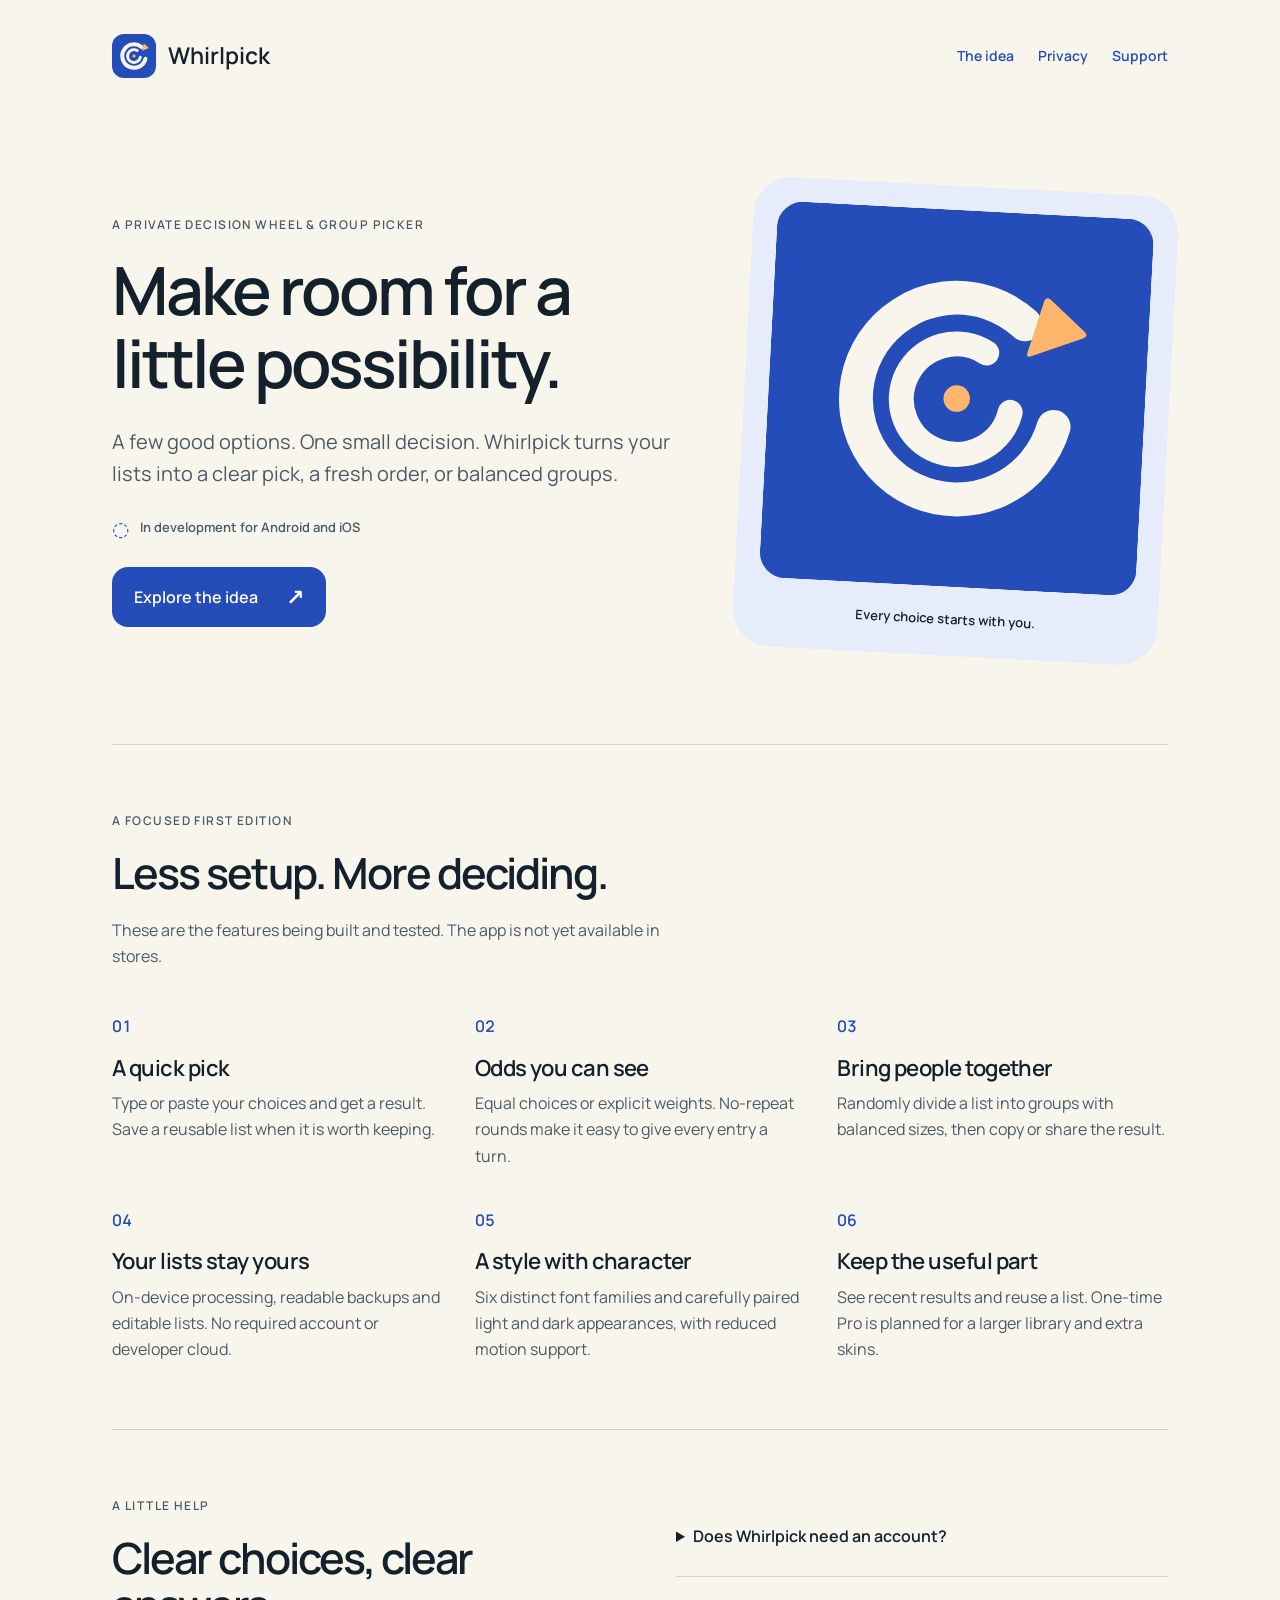
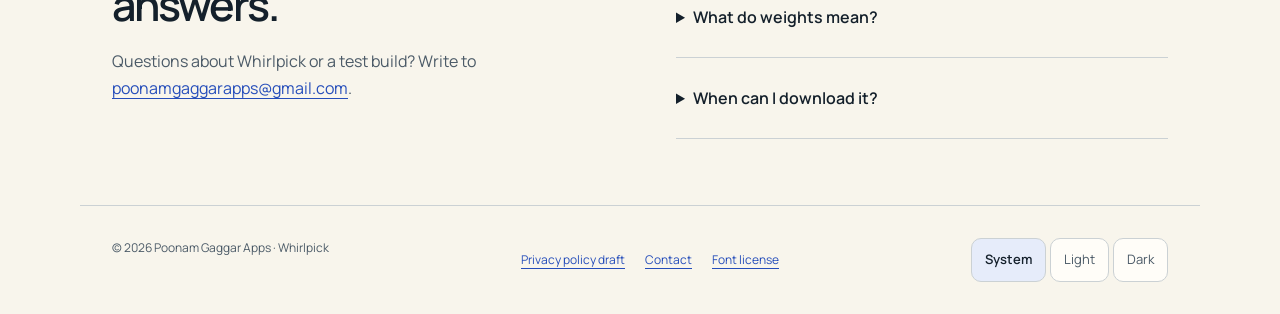
==== index.html @ 6486c42d "Prepare Whirlpick development site and signing metadata" ====
<!doctype html>
<html lang="en">
<head>
<meta charset="utf-8"><meta name="viewport" content="width=device-width,initial-scale=1">
<meta name="description" content="Whirlpick is a private decision wheel and group picker in development for Android and iOS.">
<meta name="color-scheme" content="light dark"><title>Whirlpick · A little possibility</title>
<link rel="icon" href="assets/app-icon.svg" type="image/svg+xml"><link rel="stylesheet" href="style.css"><script src="appearance.js" defer></script>
</head>
<body>
<a class="skip" href="#main">Skip to content</a>
<header class="shell"><a class="brand" href="index.html"><img src="assets/app-icon.svg" alt="" width="44" height="44">Whirlpick</a>
<nav aria-label="Main navigation"><a href="#features">The idea</a><a href="privacy.html">Privacy</a><a href="#support">Support</a></nav></header>
<main id="main" class="shell">
<section class="hero">
<div><p class="eyebrow">A private decision wheel &amp; group picker</p>
<h1>Make room for a little possibility.</h1>
<p class="intro">A few good options. One small decision. Whirlpick turns your lists into a clear pick, a fresh order, or balanced groups.</p>
<p class="status"><span aria-hidden="true">◌</span> In development for Android and iOS</p>
<a class="button" href="#features">Explore the idea <span aria-hidden="true">↗</span></a></div>
<div class="art"><img src="assets/app-icon.svg" alt="Whirlpick's original orbit and pointer icon" width="420" height="420"><p>Every choice starts with you.</p></div>
</section>
<section id="features" class="section"><p class="eyebrow">A focused first edition</p><h2>Less setup. More deciding.</h2>
<p class="section-intro">These are the features being built and tested. The app is not yet available in stores.</p>
<div class="features">
<article><span class="number">01</span><h3>A quick pick</h3><p>Type or paste your choices and get a result. Save a reusable list when it is worth keeping.</p></article>
<article><span class="number">02</span><h3>Odds you can see</h3><p>Equal choices or explicit weights. No-repeat rounds make it easy to give every entry a turn.</p></article>
<article><span class="number">03</span><h3>Bring people together</h3><p>Randomly divide a list into groups with balanced sizes, then copy or share the result.</p></article>
<article><span class="number">04</span><h3>Your lists stay yours</h3><p>On-device processing, readable backups and editable lists. No required account or developer cloud.</p></article>
<article><span class="number">05</span><h3>A style with character</h3><p>Six distinct font families and carefully paired light and dark appearances, with reduced motion support.</p></article>
<article><span class="number">06</span><h3>Keep the useful part</h3><p>See recent results and reuse a list. One-time Pro is planned for a larger library and extra skins.</p></article>
</div></section>
<section id="support" class="section support"><div><p class="eyebrow">A little help</p><h2>Clear choices, clear answers.</h2>
<p>Questions about Whirlpick or a test build? Write to <a href="mailto:poonamgaggarapps@gmail.com">poonamgaggarapps@gmail.com</a>.</p></div>
<div class="questions"><details><summary>Does Whirlpick need an account?</summary><p>No account or developer backend is part of the app. Core picking and grouping work on your device. Optional purchases use Apple or Google, and sharing opens the service you choose.</p></details>
<details><summary>What do weights mean?</summary><p>A choice with weight 2 has twice the chance of a choice with weight 1. Excluded choices have no chance in that round. Groups use equal random shuffling, regardless of weights.</p></details>
<details><summary>When can I download it?</summary><p>Native Android and iOS builds are being developed and independently tested. Store links will appear after device acceptance and store release.</p></details></div></section>
</main>
<footer class="shell"><span>© 2026 Poonam Gaggar Apps · Whirlpick</span><div><a href="privacy.html">Privacy policy draft</a><a href="mailto:poonamgaggarapps@gmail.com">Contact</a><a href="assets/OFL-Manrope.txt">Font license</a></div>
<div class="appearance" role="group" aria-label="Website appearance"><button data-mode="system" aria-pressed="true">System</button><button data-mode="light" aria-pressed="false">Light</button><button data-mode="dark" aria-pressed="false">Dark</button></div></footer>
</body></html>
---- style.css ----
@font-face{font-family:Manrope;src:url('assets/Manrope-Regular.ttf') format('truetype');font-weight:400;font-display:swap}
@font-face{font-family:Manrope;src:url('assets/Manrope-SemiBold.ttf') format('truetype');font-weight:600;font-display:swap}
:root{color-scheme:light dark;--bg:#f8f5ec;--ink:#14202b;--muted:#4b5a67;--accent:#254dba;--surface:#fffdf8;--line:#cbd1d4;--soft:#e6ecfa;--on:#fffdf8;font-family:Manrope,system-ui,sans-serif}
*{box-sizing:border-box}html{scroll-behavior:smooth;scroll-padding-top:24px}body{margin:0;background:var(--bg);color:var(--ink);font-size:16px;line-height:1.65}
a{color:var(--accent);text-underline-offset:4px;overflow-wrap:anywhere}a:hover{text-decoration-thickness:2px}a:focus-visible,summary:focus-visible{outline:3px solid var(--accent);outline-offset:5px;border-radius:6px}
.shell{max-width:1120px;margin:auto;padding-left:32px;padding-right:32px}.skip{position:absolute;left:16px;top:-100px;z-index:10;background:var(--surface);padding:12px}.skip:focus{top:10px}
header{display:flex;align-items:center;justify-content:space-between;gap:24px;min-height:112px}header a,footer a{display:inline-flex;align-items:center;min-height:44px}
.brand{font-weight:600;font-size:23px;gap:12px;color:var(--ink);text-decoration:none}.brand img{border-radius:12px}nav{display:flex;gap:24px}nav a{text-decoration:none;font-size:14px;font-weight:600}
.hero{display:grid;grid-template-columns:1.15fr .85fr;gap:56px;align-items:center;padding:74px 0 88px}.eyebrow{text-transform:uppercase;font-size:12px;letter-spacing:.12em;font-weight:600;color:var(--muted);margin:0 0 18px}
h1,h2,h3{font-weight:600;line-height:1.1;letter-spacing:-.045em}h1{font-size:clamp(40px,5.2vw,67px);margin:0 0 26px}h2{font-size:clamp(30px,3.6vw,43px);margin:0 0 20px}h3{font-size:22px;letter-spacing:-.025em;margin:16px 0 10px}
.intro{font-size:20px;line-height:1.6;color:var(--muted);max-width:560px}.status{font-size:13px;font-weight:600;color:var(--muted);margin:22px 0}.status span{color:var(--accent);font-size:20px;vertical-align:middle;margin-right:8px}
.button{display:inline-flex;min-height:52px;align-items:center;justify-content:space-between;gap:28px;padding:12px 22px;border-radius:16px;background:var(--accent);color:var(--on);text-decoration:none;font-weight:600}.button span{font-size:22px}
.art{padding:24px;background:var(--soft);border-radius:38px;transform:rotate(3deg)}.art img{display:block;width:100%;height:auto;border-radius:26px}.art p{font-size:13px;text-align:center;color:var(--ink);margin:22px 0 2px;font-weight:600}
.section{padding:66px 0;border-top:1px solid var(--line)}.section-intro{max-width:590px;color:var(--muted)}.features{display:grid;grid-template-columns:repeat(3,1fr);gap:38px 32px;margin-top:44px}.features p{color:var(--muted);margin:0}.number{font-weight:600;color:var(--accent);font-variant-numeric:tabular-nums}
.support{display:grid;grid-template-columns:1fr 1fr;gap:72px}.support p{color:var(--muted)}.questions details{padding:18px 0;border-bottom:1px solid var(--line)}summary{cursor:pointer;min-height:44px;font-weight:600;align-content:center}details p{font-size:15px;margin:10px 0 0}
footer{padding-top:32px;padding-bottom:32px;border-top:1px solid var(--line);display:flex;flex-wrap:wrap;justify-content:space-between;gap:24px;color:var(--muted);font-size:12px}footer div{display:flex;gap:20px;flex-wrap:wrap}
.policy{max-width:820px;padding-top:58px;padding-bottom:80px}.policy h1{font-size:clamp(38px,5vw,58px)}.policy h2{font-size:26px;margin:40px 0 15px;letter-spacing:-.03em}.policy p{color:var(--muted)}
@media(prefers-color-scheme:dark){:root{--bg:#14202b;--ink:#f7f7f1;--muted:#bac8d5;--accent:#b3c7ff;--surface:#1d2d3a;--line:#405463;--soft:#223546;--on:#122b68}.art img{box-shadow:0 0 0 1px #49618f}}
:root[data-appearance="light"]{color-scheme:light;--bg:#f8f5ec;--ink:#14202b;--muted:#4b5a67;--accent:#254dba;--surface:#fffdf8;--line:#cbd1d4;--soft:#e6ecfa;--on:#fffdf8}
:root[data-appearance="dark"]{color-scheme:dark;--bg:#14202b;--ink:#f7f7f1;--muted:#bac8d5;--accent:#b3c7ff;--surface:#1d2d3a;--line:#405463;--soft:#223546;--on:#122b68}
footer .appearance{gap:4px}.appearance button{font:inherit;font-size:13px;min-height:44px;padding:8px 13px;border:1px solid var(--line);border-radius:10px;background:var(--surface);color:var(--muted);cursor:pointer}.appearance button[aria-pressed="true"]{background:var(--soft);color:var(--ink);font-weight:600}.appearance button:focus-visible{outline:3px solid var(--accent);outline-offset:3px}
@media(max-width:760px){.shell{padding-left:24px;padding-right:24px}header{min-height:96px;flex-wrap:wrap;gap:6px;padding-top:18px;padding-bottom:18px}nav{gap:20px}.hero{grid-template-columns:1fr;gap:36px;padding:48px 0 58px}.art{max-width:340px;justify-self:center;transform:none}.features{grid-template-columns:1fr 1fr;gap:32px 24px}.support{grid-template-columns:1fr;gap:20px}.section{padding:48px 0}footer{flex-direction:column;gap:8px}}
@media(max-width:420px){.shell{padding-left:20px;padding-right:20px}.brand{font-size:20px}nav{gap:16px}h1{font-size:40px}.intro{font-size:18px}.features{grid-template-columns:1fr}.hero{padding-top:36px}.art{padding:18px;border-radius:28px}footer div{gap:16px}}
@media(prefers-reduced-motion:reduce){html{scroll-behavior:auto}.art{transform:none}}
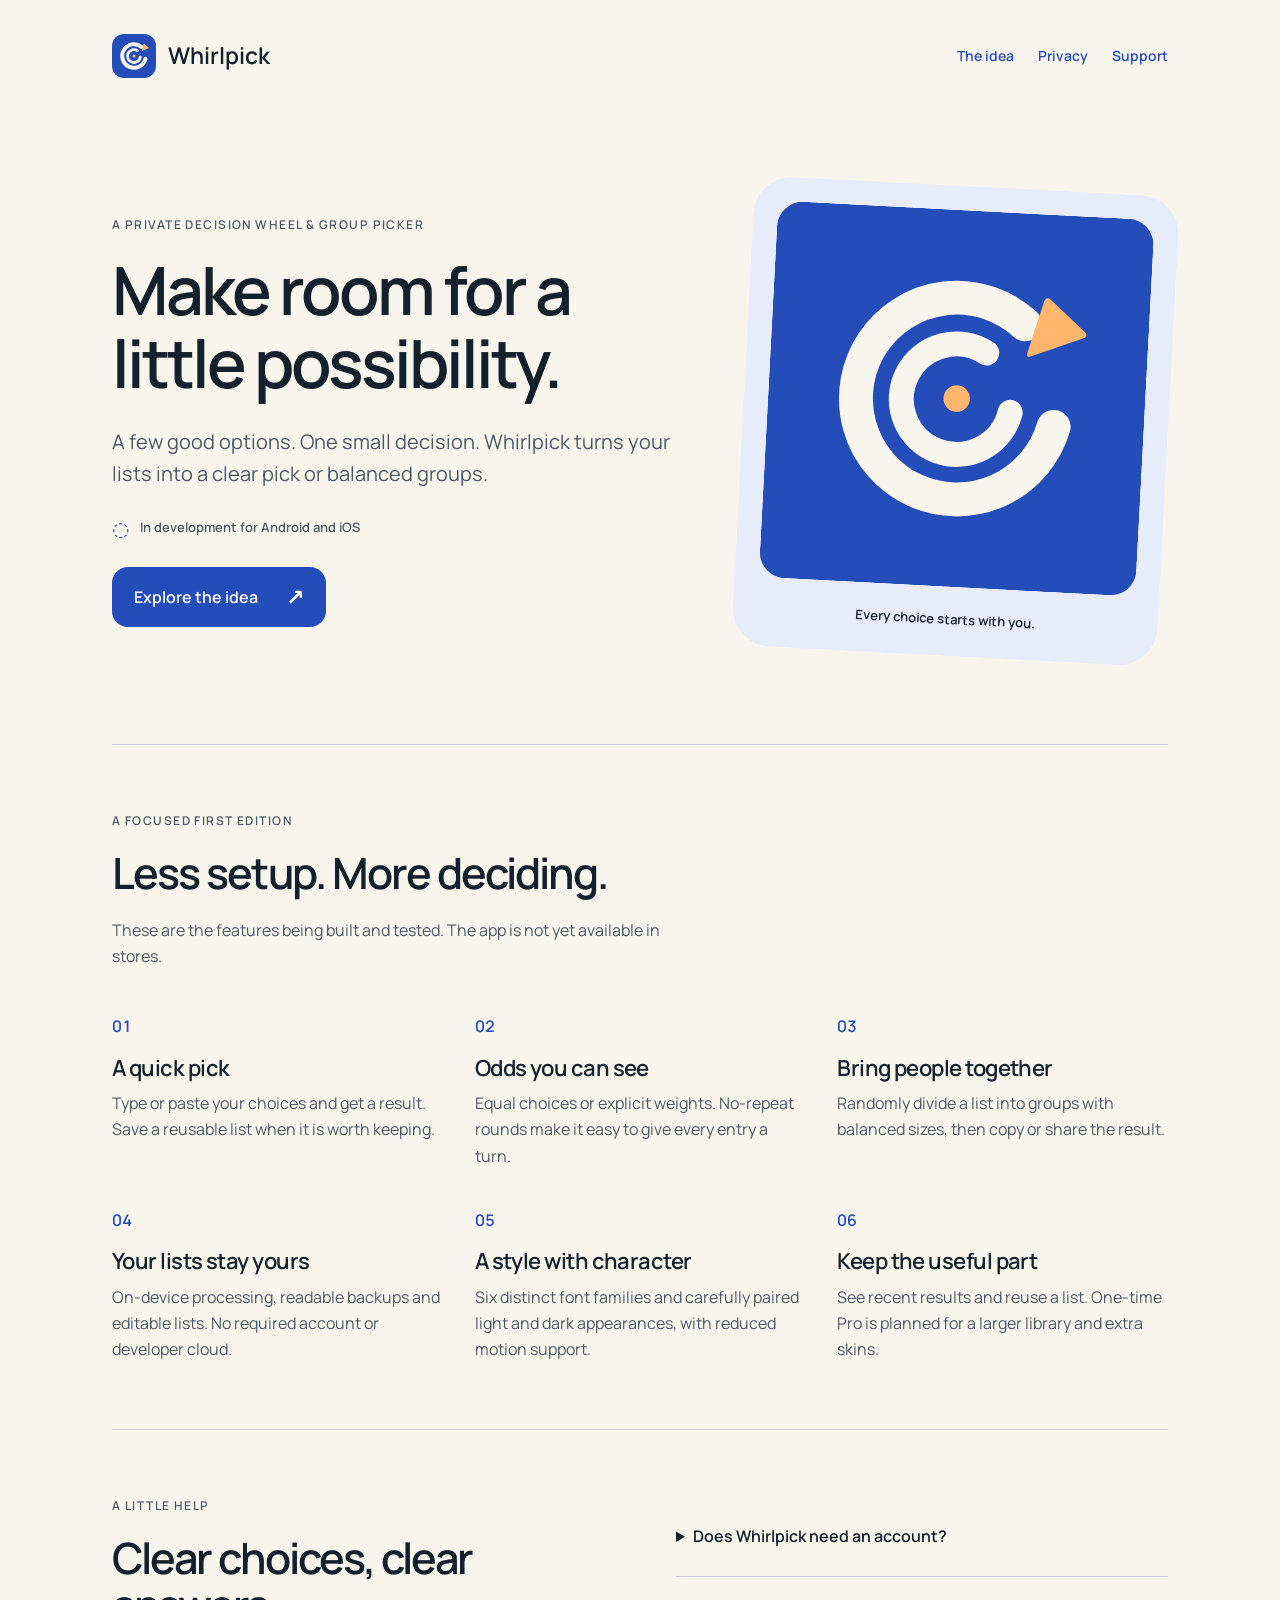
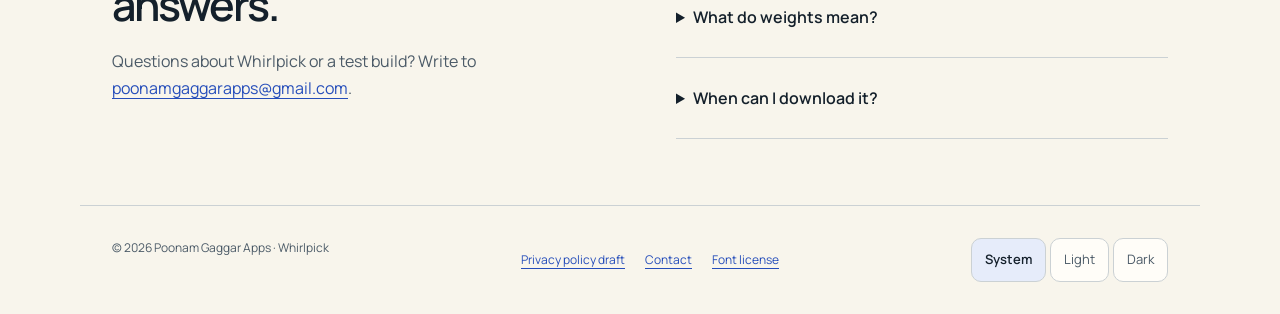
==== commit 24919780: "Align draft feature copy with decision and groups scope" ====
--- a/index.html
+++ b/index.html
@@ -14,7 +14,7 @@
 <section class="hero">
 <div><p class="eyebrow">A private decision wheel &amp; group picker</p>
 <h1>Make room for a little possibility.</h1>
-<p class="intro">A few good options. One small decision. Whirlpick turns your lists into a clear pick, a fresh order, or balanced groups.</p>
+<p class="intro">A few good options. One small decision. Whirlpick turns your lists into a clear pick or balanced groups.</p>
 <p class="status"><span aria-hidden="true">◌</span> In development for Android and iOS</p>
 <a class="button" href="#features">Explore the idea <span aria-hidden="true">↗</span></a></div>
 <div class="art"><img src="assets/app-icon.svg" alt="Whirlpick's original orbit and pointer icon" width="420" height="420"><p>Every choice starts with you.</p></div>
